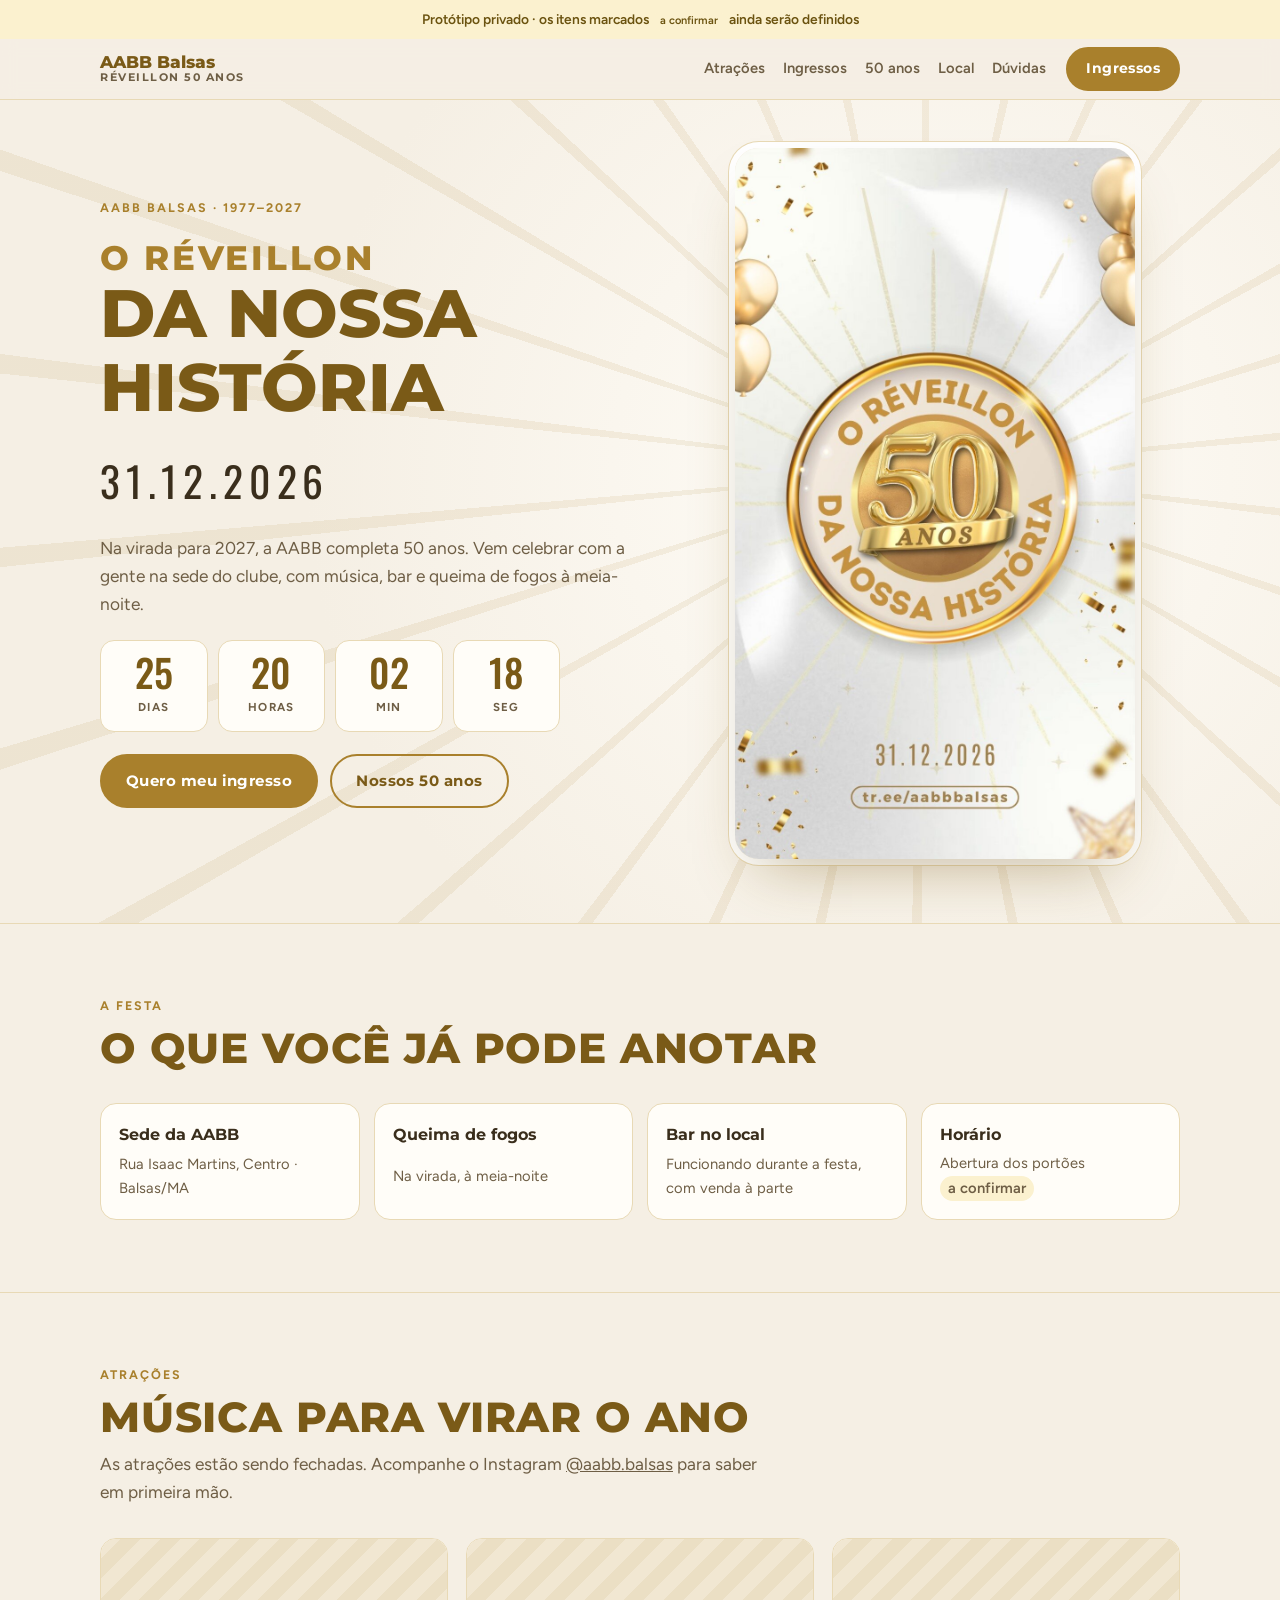
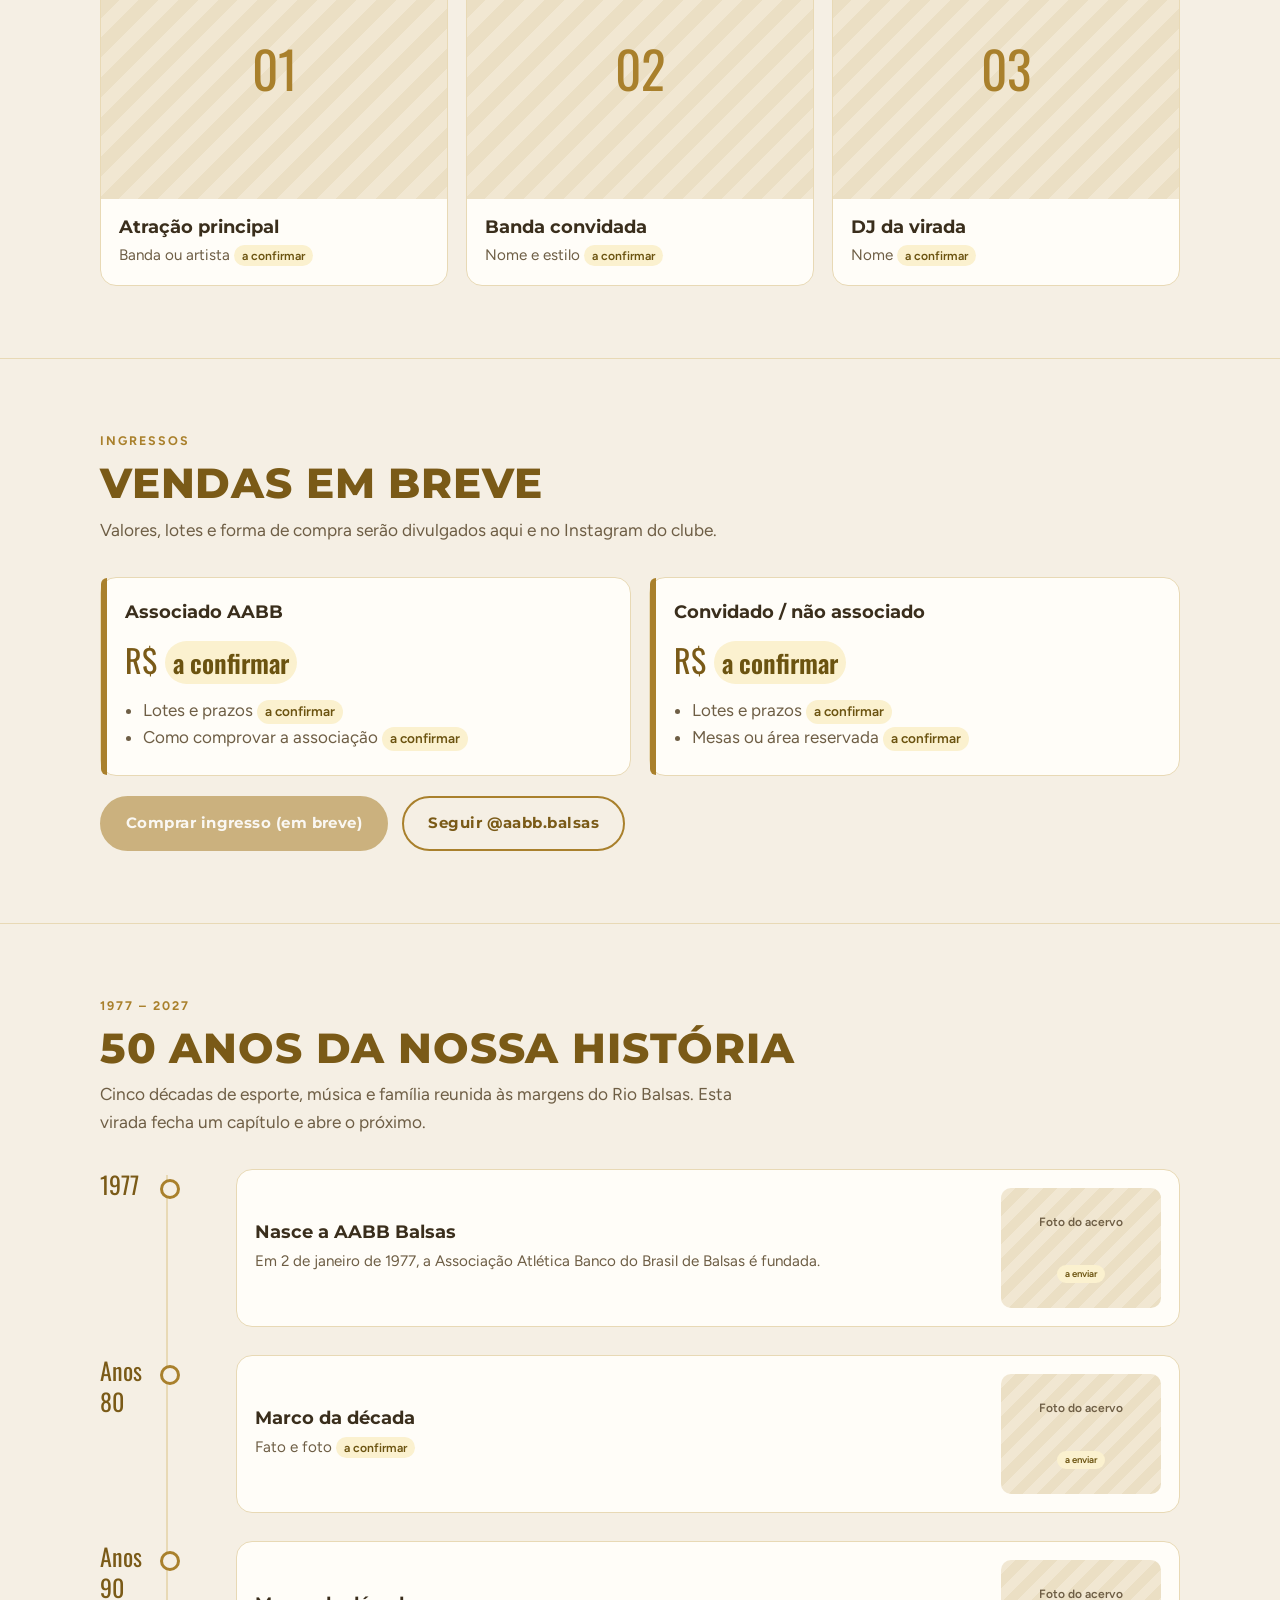
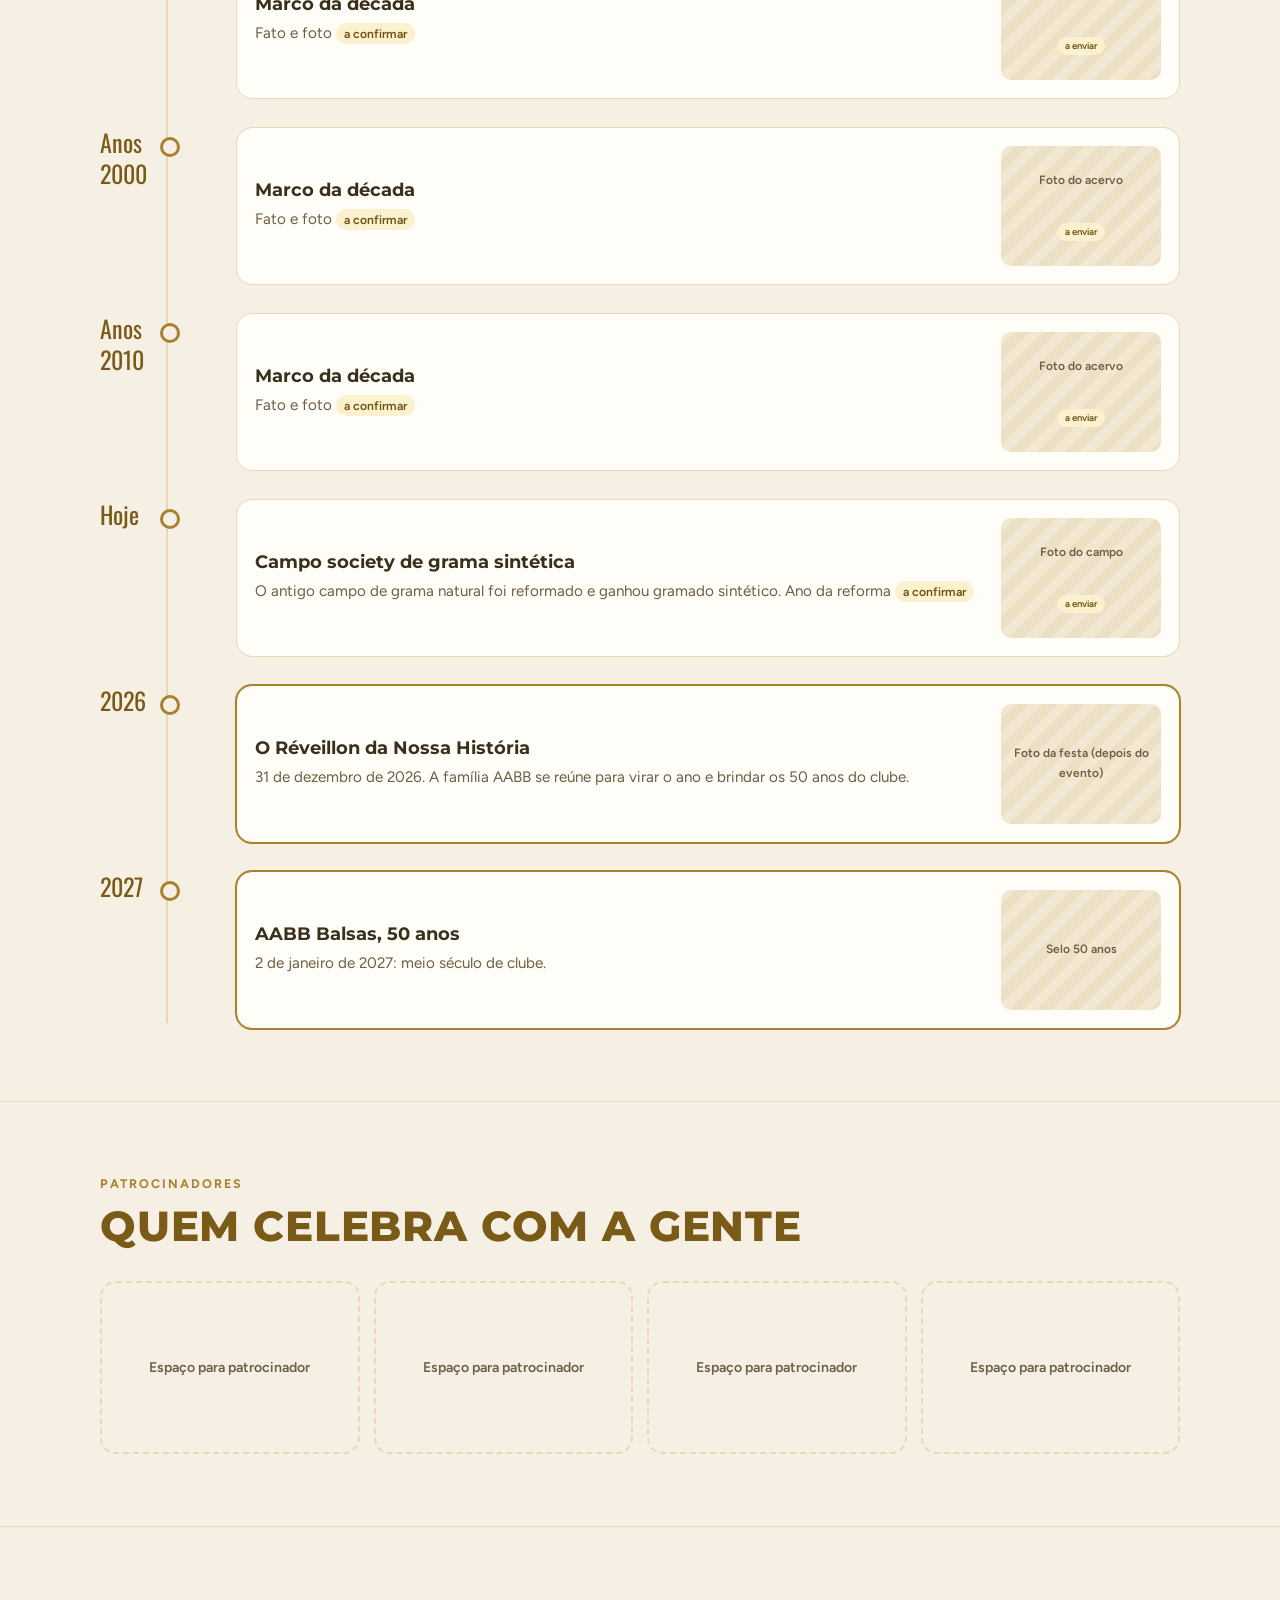
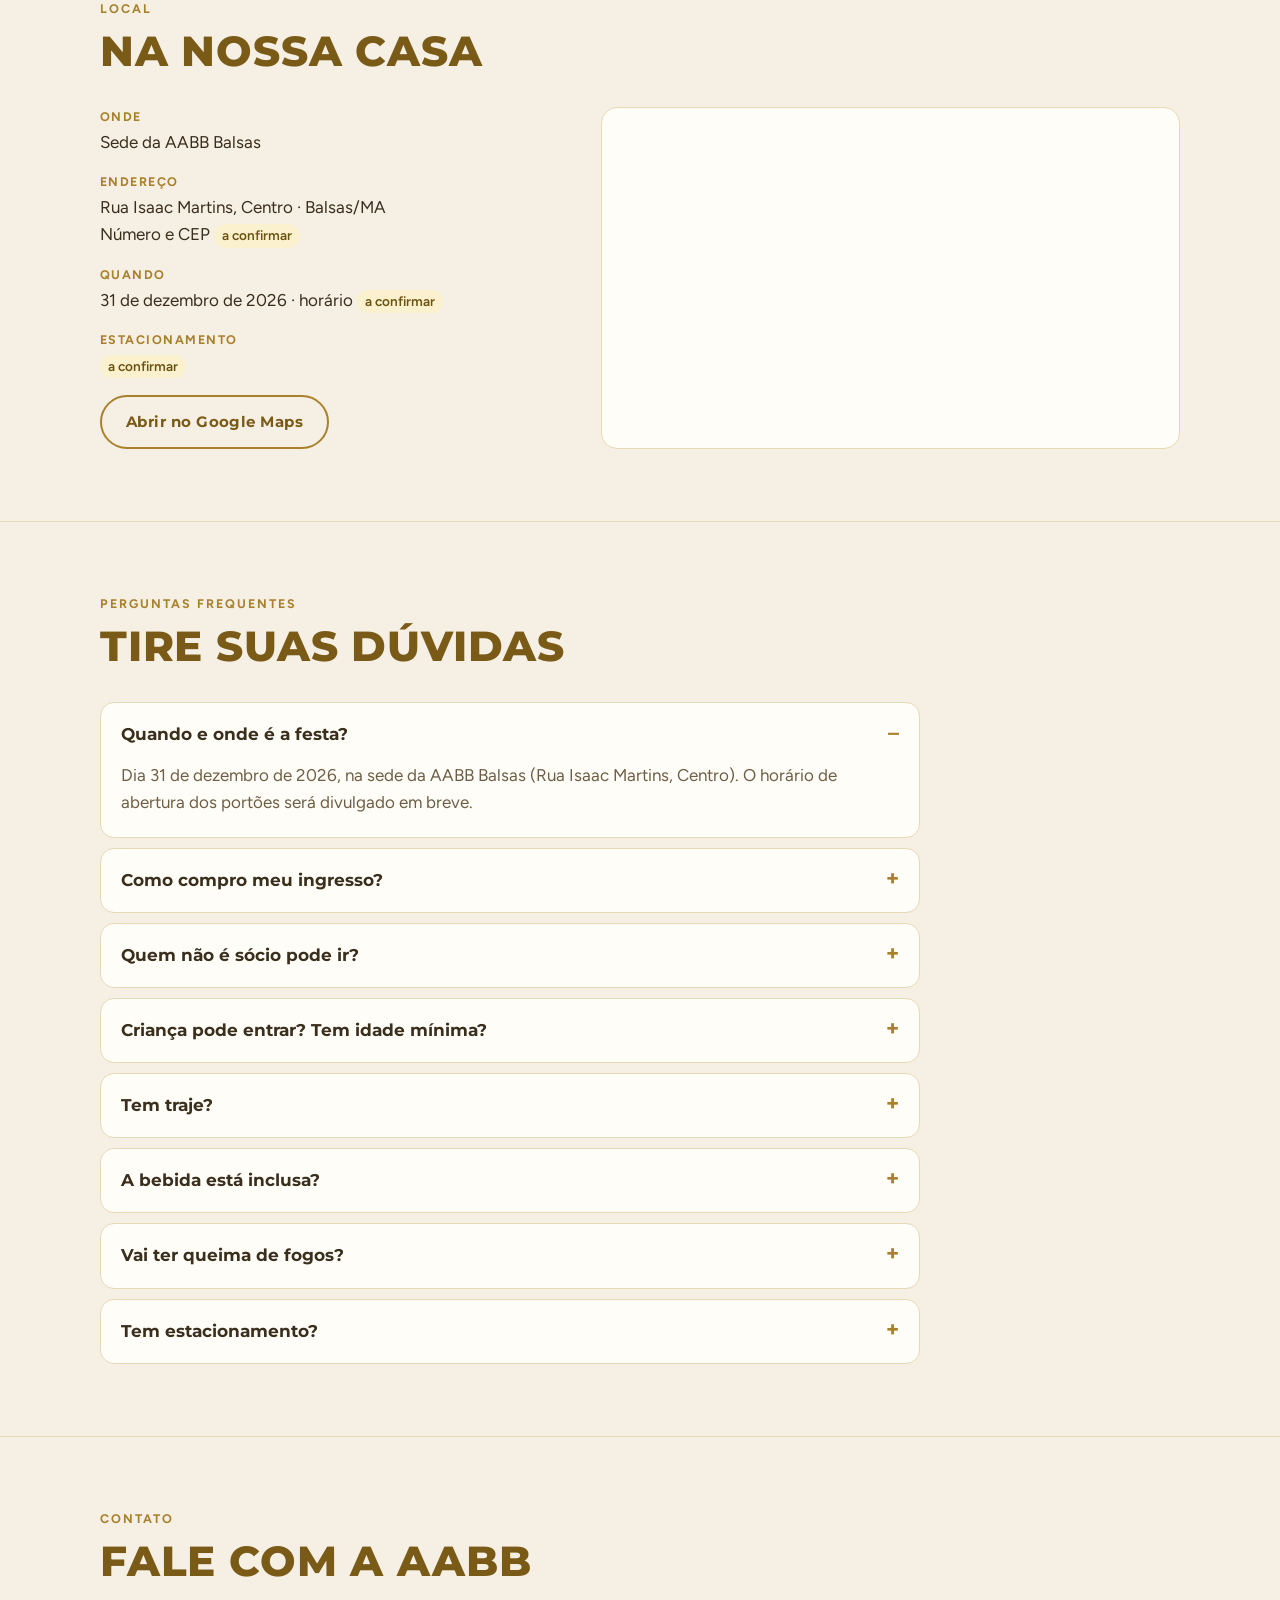
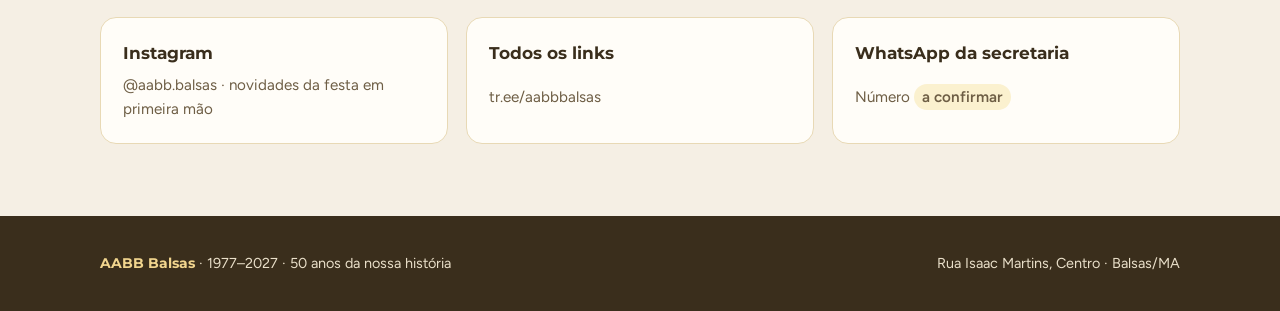
==== index.html @ 14b0e03e "Hotsite do Réveillon AABB 50 anos: protótipo v1 Co-Authored-By: Claude Opus 5.5 <noreply@anthropic.c" ====
<!DOCTYPE html>
<html lang="pt-BR">
<head>
<meta charset="utf-8">
<meta name="viewport" content="width=device-width, initial-scale=1">
<title>Réveillon AABB 50 Anos</title>
<meta name="description" content="O Réveillon da Nossa História: a virada de 2026 para 2027 na sede da AABB Balsas, celebrando os 50 anos do clube.">
<meta property="og:title" content="O Réveillon da Nossa História · AABB Balsas 50 anos">
<meta property="og:description" content="31.12.2026 na sede da AABB Balsas. Música, bar e queima de fogos na virada para os 50 anos do clube.">
<meta property="og:image" content="assets/arte-reveillon.jpg">
<meta name="theme-color" content="#F5EFE4">
<link rel="preconnect" href="https://fonts.googleapis.com">
<link rel="preconnect" href="https://fonts.gstatic.com" crossorigin>
<link rel="stylesheet" href="https://fonts.googleapis.com/css2?family=Montserrat:wght@600;700;800&family=Oswald:wght@400;500&family=Figtree:wght@400;500;600;700&display=swap">
<style>
/* Layout: segue a arte oficial do evento. Papel champanhe, dourado como cor de destaque,
   raios dourados ao fundo da abertura. Tema único (claro), como a arte. */
:root {
  --paper: #F5EFE4;        /* fundo champanhe da arte */
  --surface: #FFFDF8;      /* cartões */
  --ink: #3A2E1C;          /* texto principal, marrom bem escuro */
  --muted: #6E5E45;        /* texto secundário */
  --gold: #A9802C;         /* dourado do selo, usado em títulos e botões */
  --gold-deep: #7A5A17;    /* dourado escuro, para texto sobre claro e hover */
  --gold-soft: #E8D9B5;    /* linhas e bordas */
  --pend-bg: #FBF1CF;      /* marcação de informação a confirmar */
  --pend-fg: #6B5310;
  --font-display: "Montserrat", "Segoe UI", system-ui, sans-serif;
  --font-num: "Oswald", "Arial Narrow", "Roboto Condensed", sans-serif;
  --font-body: "Figtree", "Segoe UI", system-ui, -apple-system, sans-serif;
  --radius: 16px;
  --wrap: 1120px;
  color-scheme: light;
}

* { box-sizing: border-box; }
html { scroll-behavior: smooth; }
@media (prefers-reduced-motion: reduce) { html { scroll-behavior: auto; } }
body {
  margin: 0; background: var(--paper); color: var(--ink);
  font-family: var(--font-body); font-size: 17px; line-height: 1.6;
}
img { max-width: 100%; height: auto; display: block; }
a { color: inherit; }
:focus-visible { outline: 3px solid var(--gold); outline-offset: 3px; border-radius: 6px; }
h1, h2, h3 { font-family: var(--font-display); line-height: 1.1; text-wrap: balance; margin: 0; }
h2 { font-size: clamp(1.8rem, 4.2vw, 2.6rem); font-weight: 800; color: var(--gold-deep); text-transform: uppercase; letter-spacing: .02em; }
h3 { font-size: 1.15rem; font-weight: 700; }
p { margin: 0; }
.wrap { max-width: var(--wrap); margin-inline: auto; padding-inline: 20px; }
.eyebrow { font-size: .78rem; font-weight: 700; letter-spacing: .16em; text-transform: uppercase; color: var(--gold); }
.lead { font-size: 1.08rem; color: var(--muted); max-width: 62ch; }
.head { display: grid; gap: 10px; margin-bottom: 32px; }
section { padding-block: 72px; }
section + section { border-top: 1px solid var(--gold-soft); }

/* Marcação de pendência (só no protótipo) */
.pend {
  display: inline-block; background: var(--pend-bg); color: var(--pend-fg);
  font-size: .8em; font-weight: 600; padding: 1px 8px; border-radius: 999px; white-space: nowrap;
}
.proto {
  background: var(--pend-bg); color: var(--pend-fg); font-size: .86rem; font-weight: 600;
  text-align: center; padding: 8px 20px;
}

/* Botões */
.btn {
  display: inline-flex; align-items: center; justify-content: center; gap: 8px;
  font-family: var(--font-display); font-weight: 700; font-size: .95rem; letter-spacing: .03em;
  text-decoration: none; padding: 13px 24px; border-radius: 999px; border: 2px solid var(--gold);
  background: var(--gold); color: #fff; transition: background .2s, border-color .2s;
}
.btn:hover { background: var(--gold-deep); border-color: var(--gold-deep); }
.btn.ghost { background: transparent; color: var(--gold-deep); }
.btn.ghost:hover { background: var(--surface); }
.btn[aria-disabled="true"] { opacity: .55; cursor: not-allowed; }

/* Cabeçalho */
.top {
  position: sticky; top: 0; z-index: 10; background: rgba(245, 239, 228, .94);
  backdrop-filter: blur(8px); border-bottom: 1px solid var(--gold-soft);
}
.top .wrap { display: flex; align-items: center; gap: 20px; min-height: 60px; }
.brand { font-family: var(--font-display); font-weight: 800; text-decoration: none; color: var(--gold-deep); line-height: 1.1; }
.brand small { display: block; font-size: .68rem; letter-spacing: .14em; font-weight: 700; color: var(--muted); }
.top nav { display: flex; gap: 18px; margin-left: auto; font-size: .92rem; font-weight: 600; }
.top nav a { text-decoration: none; color: var(--muted); }
.top nav a:hover { color: var(--gold-deep); }
.top .btn { padding: 9px 18px; font-size: .85rem; }
@media (max-width: 860px) { .top nav { display: none; } .top .btn { margin-left: auto; } }

/* Abertura */
.hero {
  position: relative; overflow: hidden; padding-block: 48px 64px;
  background:
    repeating-conic-gradient(from 0deg at 72% 45%, rgba(169,128,44,.10) 0deg 1.2deg, transparent 1.2deg 12deg),
    radial-gradient(circle at 72% 45%, #FFFDF8 0%, var(--paper) 60%);
}
.hero .wrap { display: grid; grid-template-columns: 1.05fr .95fr; gap: 48px; align-items: center; }
.hero-text { display: grid; gap: 22px; }
.hero h1 { font-size: clamp(2.4rem, 6vw, 4.2rem); font-weight: 800; color: var(--gold-deep); text-transform: uppercase; }
.hero h1 span { display: block; font-size: .5em; letter-spacing: .08em; color: var(--gold); }
.date { font-family: var(--font-num); font-size: clamp(1.8rem, 4vw, 2.6rem); letter-spacing: .14em; color: var(--ink); }
.hero .actions { display: flex; flex-wrap: wrap; gap: 12px; }
.art {
  justify-self: center; width: min(100%, 400px); border-radius: 24px; overflow: hidden;
  box-shadow: 0 30px 60px -25px rgba(122, 90, 23, .45), 0 0 0 6px #fff, 0 0 0 7px var(--gold-soft);
}
@media (max-width: 860px) {
  .hero { padding-top: 28px; }
  .hero .wrap { grid-template-columns: 1fr; gap: 32px; }
  .art { order: -1; width: min(100%, 320px); }
}

/* Contagem regressiva */
.countdown { display: grid; grid-template-columns: repeat(4, 1fr); gap: 10px; max-width: 460px; }
.countdown div {
  background: var(--surface); border: 1px solid var(--gold-soft); border-radius: 14px;
  padding: 12px 6px; text-align: center;
}
.countdown b { display: block; font-family: var(--font-num); font-weight: 500; font-size: clamp(1.8rem, 5vw, 2.4rem); line-height: 1; color: var(--gold-deep); font-variant-numeric: tabular-nums; }
.countdown span { font-size: .72rem; font-weight: 700; letter-spacing: .12em; text-transform: uppercase; color: var(--muted); }
.countdown-done { font-family: var(--font-display); font-weight: 800; font-size: 1.4rem; color: var(--gold-deep); }

/* Destaques confirmados */
.facts { display: grid; grid-template-columns: repeat(4, 1fr); gap: 14px; }
.fact { background: var(--surface); border: 1px solid var(--gold-soft); border-radius: var(--radius); padding: 18px; display: grid; gap: 4px; }
.fact b { font-family: var(--font-display); font-size: 1rem; }
.fact span { font-size: .92rem; color: var(--muted); }
@media (max-width: 860px) { .facts { grid-template-columns: 1fr 1fr; } }
@media (max-width: 420px) { .facts { grid-template-columns: 1fr; } }

/* Atrações */
.lineup { display: grid; grid-template-columns: repeat(3, 1fr); gap: 18px; }
.act { background: var(--surface); border: 1px solid var(--gold-soft); border-radius: var(--radius); overflow: hidden; display: grid; }
.act .photo {
  aspect-ratio: 4 / 3; display: grid; place-items: center; color: var(--gold);
  font-family: var(--font-num); font-size: 3.2rem;
  background: repeating-linear-gradient(135deg, #F1E7D2 0 14px, #EBDFC4 14px 28px);
}
.act .body { padding: 18px; display: grid; gap: 6px; }
.act .body p { color: var(--muted); font-size: .95rem; }
@media (max-width: 860px) { .lineup { grid-template-columns: 1fr; } .act { grid-template-columns: 140px 1fr; } .act .photo { aspect-ratio: auto; font-size: 2.4rem; } }

/* Ingressos */
.tickets { display: grid; grid-template-columns: 1fr 1fr; gap: 18px; }
.ticket {
  background: var(--surface); border: 1px solid var(--gold-soft); border-radius: var(--radius);
  padding: 24px; display: grid; gap: 12px; align-content: start; position: relative;
}
.ticket::before { content: ""; position: absolute; inset: 0 auto 0 0; width: 6px; background: var(--gold); border-radius: var(--radius) 0 0 var(--radius); }
.ticket .price { font-family: var(--font-num); font-size: 2rem; color: var(--gold-deep); }
.ticket ul { margin: 0; padding-left: 18px; color: var(--muted); }
.ticket-note { margin-top: 20px; display: flex; flex-wrap: wrap; gap: 14px; align-items: center; }
@media (max-width: 700px) { .tickets { grid-template-columns: 1fr; } }

/* Linha do tempo */
.timeline { list-style: none; margin: 0; padding: 0; display: grid; gap: 28px; position: relative; }
.timeline::before { content: ""; position: absolute; left: 66px; top: 6px; bottom: 6px; width: 2px; background: var(--gold-soft); }
.timeline li { display: grid; grid-template-columns: 112px 1fr; gap: 24px; align-items: start; position: relative; }
.timeline li::after {
  content: ""; position: absolute; left: 60px; top: 10px; width: 14px; height: 14px; border-radius: 50%;
  background: var(--paper); border: 3px solid var(--gold);
}
.timeline .year { font-family: var(--font-num); font-size: 1.5rem; color: var(--gold-deep); text-align: left; line-height: 1.3; width: 52px; }
.timeline .card {
  background: var(--surface); border: 1px solid var(--gold-soft); border-radius: var(--radius);
  padding: 18px; display: grid; grid-template-columns: 1fr 160px; gap: 18px; align-items: center;
}
.timeline .card p { color: var(--muted); font-size: .95rem; }
.timeline .card .txt { display: grid; gap: 6px; }
.timeline .pic {
  aspect-ratio: 4 / 3; border-radius: 10px; display: grid; place-items: center; text-align: center;
  font-size: .75rem; font-weight: 600; color: var(--muted); padding: 8px;
  background: repeating-linear-gradient(135deg, #F1E7D2 0 10px, #EBDFC4 10px 20px);
}
.timeline li.big .card { border-color: var(--gold); box-shadow: 0 0 0 1px var(--gold); }
@media (max-width: 640px) {
  .timeline::before { left: 7px; }
  .timeline li { grid-template-columns: 1fr; gap: 8px; padding-left: 32px; }
  .timeline li::after { left: 1px; top: 8px; }
  .timeline .year { width: auto; }
  .timeline .card { grid-template-columns: 1fr; }
}

/* Patrocinadores */
.sponsors { display: grid; grid-template-columns: repeat(4, 1fr); gap: 14px; }
.slot {
  aspect-ratio: 3 / 2; border: 2px dashed var(--gold-soft); border-radius: var(--radius);
  display: grid; place-items: center; text-align: center; color: var(--muted); font-size: .88rem; font-weight: 600; padding: 10px;
}
@media (max-width: 700px) { .sponsors { grid-template-columns: 1fr 1fr; } }

/* Local */
.place { display: grid; grid-template-columns: .9fr 1.1fr; gap: 28px; align-items: stretch; }
.place dl { margin: 0; display: grid; gap: 16px; align-content: start; }
.place dt { font-size: .78rem; font-weight: 700; letter-spacing: .12em; text-transform: uppercase; color: var(--gold); }
.place dd { margin: 2px 0 0; }
.map {
  border-radius: var(--radius); overflow: hidden; border: 1px solid var(--gold-soft); min-height: 320px;
  background: var(--surface); position: relative;
}
.map iframe { position: absolute; inset: 0; width: 100%; height: 100%; border: 0; }
@media (max-width: 760px) { .place { grid-template-columns: 1fr; } }

/* Perguntas frequentes */
.faq { display: grid; gap: 10px; max-width: 820px; }
.faq details { background: var(--surface); border: 1px solid var(--gold-soft); border-radius: 14px; padding: 4px 20px; }
.faq summary {
  cursor: pointer; list-style: none; font-family: var(--font-display); font-weight: 700; padding: 14px 0;
  display: flex; justify-content: space-between; gap: 16px;
}
.faq summary::-webkit-details-marker { display: none; }
.faq summary::after { content: "+"; color: var(--gold); font-size: 1.4rem; line-height: 1; }
.faq details[open] summary::after { content: "–"; }
.faq details p { padding-bottom: 16px; color: var(--muted); }

/* Contato */
.contact { display: grid; grid-template-columns: repeat(3, 1fr); gap: 18px; }
.contact a.card, .contact div.card {
  background: var(--surface); border: 1px solid var(--gold-soft); border-radius: var(--radius);
  padding: 22px; text-decoration: none; display: grid; gap: 6px;
}
.contact a.card:hover { border-color: var(--gold); }
.contact b { font-family: var(--font-display); }
.contact span { color: var(--muted); font-size: .95rem; }
@media (max-width: 760px) { .contact { grid-template-columns: 1fr; } }

footer { background: var(--ink); color: #E9DFC9; padding-block: 36px; font-size: .9rem; }
footer .wrap { display: flex; flex-wrap: wrap; gap: 12px 28px; justify-content: space-between; align-items: center; }
footer b { font-family: var(--font-display); color: #F1D58E; }
</style>
</head>
<body>

<div class="proto">Protótipo privado · os itens marcados <span class="pend">a confirmar</span> ainda serão definidos</div>

<header class="top">
  <div class="wrap">
    <a class="brand" href="#inicio">AABB Balsas<small>RÉVEILLON 50 ANOS</small></a>
    <nav aria-label="Seções">
      <a href="#atracoes">Atrações</a>
      <a href="#ingressos">Ingressos</a>
      <a href="#historia">50 anos</a>
      <a href="#local">Local</a>
      <a href="#duvidas">Dúvidas</a>
    </nav>
    <a class="btn" href="#ingressos">Ingressos</a>
  </div>
</header>

<main>
  <!-- Abertura -->
  <section class="hero" id="inicio">
    <div class="wrap">
      <div class="hero-text">
        <p class="eyebrow">AABB Balsas · 1977–2027</p>
        <h1><span>O Réveillon</span>da Nossa História</h1>
        <p class="date">31.12.2026</p>
        <p class="lead">Na virada para 2027, a AABB completa 50 anos. Vem celebrar com a gente na sede do clube, com música, bar e queima de fogos à meia-noite.</p>
        <div class="countdown" id="countdown" aria-live="polite" aria-label="Contagem regressiva para a virada do ano">
          <div><b id="cd-d">--</b><span>dias</span></div>
          <div><b id="cd-h">--</b><span>horas</span></div>
          <div><b id="cd-m">--</b><span>min</span></div>
          <div><b id="cd-s">--</b><span>seg</span></div>
        </div>
        <div class="actions">
          <a class="btn" href="#ingressos">Quero meu ingresso</a>
          <a class="btn ghost" href="#historia">Nossos 50 anos</a>
        </div>
      </div>
      <img class="art" src="assets/arte-reveillon.jpg" width="900" height="1600"
           alt="Arte oficial: selo dourado com o texto O Réveillon da Nossa História, 50 anos, 31.12.2026, cercado de balões dourados e confetes.">
    </div>
  </section>

  <!-- O que já está confirmado -->
  <section aria-labelledby="t-festa">
    <div class="wrap">
      <div class="head">
        <p class="eyebrow">A festa</p>
        <h2 id="t-festa">O que você já pode anotar</h2>
      </div>
      <div class="facts">
        <div class="fact"><b>Sede da AABB</b><span>Rua Isaac Martins, Centro · Balsas/MA</span></div>
        <div class="fact"><b>Queima de fogos</b><span>Na virada, à meia-noite</span></div>
        <div class="fact"><b>Bar no local</b><span>Funcionando durante a festa, com venda à parte</span></div>
        <div class="fact"><b>Horário</b><span>Abertura dos portões <span class="pend">a confirmar</span></span></div>
      </div>
    </div>
  </section>

  <!-- Atrações -->
  <section id="atracoes" aria-labelledby="t-atracoes">
    <div class="wrap">
      <div class="head">
        <p class="eyebrow">Atrações</p>
        <h2 id="t-atracoes">Música para virar o ano</h2>
        <p class="lead">As atrações estão sendo fechadas. Acompanhe o Instagram <a href="https://www.instagram.com/aabb.balsas" target="_blank" rel="noopener">@aabb.balsas</a> para saber em primeira mão.</p>
      </div>
      <div class="lineup">
        <article class="act">
          <div class="photo" aria-hidden="true">01</div>
          <div class="body"><h3>Atração principal</h3><p>Banda ou artista <span class="pend">a confirmar</span></p></div>
        </article>
        <article class="act">
          <div class="photo" aria-hidden="true">02</div>
          <div class="body"><h3>Banda convidada</h3><p>Nome e estilo <span class="pend">a confirmar</span></p></div>
        </article>
        <article class="act">
          <div class="photo" aria-hidden="true">03</div>
          <div class="body"><h3>DJ da virada</h3><p>Nome <span class="pend">a confirmar</span></p></div>
        </article>
      </div>
    </div>
  </section>

  <!-- Ingressos -->
  <section id="ingressos" aria-labelledby="t-ingressos">
    <div class="wrap">
      <div class="head">
        <p class="eyebrow">Ingressos</p>
        <h2 id="t-ingressos">Vendas em breve</h2>
        <p class="lead">Valores, lotes e forma de compra serão divulgados aqui e no Instagram do clube.</p>
      </div>
      <div class="tickets">
        <div class="ticket">
          <h3>Associado AABB</h3>
          <p class="price">R$ <span class="pend">a confirmar</span></p>
          <ul>
            <li>Lotes e prazos <span class="pend">a confirmar</span></li>
            <li>Como comprovar a associação <span class="pend">a confirmar</span></li>
          </ul>
        </div>
        <div class="ticket">
          <h3>Convidado / não associado</h3>
          <p class="price">R$ <span class="pend">a confirmar</span></p>
          <ul>
            <li>Lotes e prazos <span class="pend">a confirmar</span></li>
            <li>Mesas ou área reservada <span class="pend">a confirmar</span></li>
          </ul>
        </div>
      </div>
      <div class="ticket-note">
        <a class="btn" aria-disabled="true" href="#ingressos" title="Link de venda ainda não definido">Comprar ingresso (em breve)</a>
        <a class="btn ghost" href="https://www.instagram.com/aabb.balsas" target="_blank" rel="noopener">Seguir @aabb.balsas</a>
      </div>
    </div>
  </section>

  <!-- Linha do tempo -->
  <section id="historia" aria-labelledby="t-historia">
    <div class="wrap">
      <div class="head">
        <p class="eyebrow">1977 – 2027</p>
        <h2 id="t-historia">50 anos da nossa história</h2>
        <p class="lead">Cinco décadas de esporte, música e família reunida às margens do Rio Balsas. Esta virada fecha um capítulo e abre o próximo.</p>
      </div>
      <ol class="timeline">
        <li>
          <div class="year">1977</div>
          <div class="card">
            <div class="txt"><h3>Nasce a AABB Balsas</h3><p>Em 2 de janeiro de 1977, a Associação Atlética Banco do Brasil de Balsas é fundada.</p></div>
            <div class="pic">Foto do acervo <span class="pend">a enviar</span></div>
          </div>
        </li>
        <li>
          <div class="year">Anos 80</div>
          <div class="card">
            <div class="txt"><h3>Marco da década</h3><p>Fato e foto <span class="pend">a confirmar</span></p></div>
            <div class="pic">Foto do acervo <span class="pend">a enviar</span></div>
          </div>
        </li>
        <li>
          <div class="year">Anos 90</div>
          <div class="card">
            <div class="txt"><h3>Marco da década</h3><p>Fato e foto <span class="pend">a confirmar</span></p></div>
            <div class="pic">Foto do acervo <span class="pend">a enviar</span></div>
          </div>
        </li>
        <li>
          <div class="year">Anos 2000</div>
          <div class="card">
            <div class="txt"><h3>Marco da década</h3><p>Fato e foto <span class="pend">a confirmar</span></p></div>
            <div class="pic">Foto do acervo <span class="pend">a enviar</span></div>
          </div>
        </li>
        <li>
          <div class="year">Anos 2010</div>
          <div class="card">
            <div class="txt"><h3>Marco da década</h3><p>Fato e foto <span class="pend">a confirmar</span></p></div>
            <div class="pic">Foto do acervo <span class="pend">a enviar</span></div>
          </div>
        </li>
        <li>
          <div class="year">Hoje</div>
          <div class="card">
            <div class="txt"><h3>Campo society de grama sintética</h3><p>O antigo campo de grama natural foi reformado e ganhou gramado sintético. Ano da reforma <span class="pend">a confirmar</span></p></div>
            <div class="pic">Foto do campo <span class="pend">a enviar</span></div>
          </div>
        </li>
        <li class="big">
          <div class="year">2026</div>
          <div class="card">
            <div class="txt"><h3>O Réveillon da Nossa História</h3><p>31 de dezembro de 2026. A família AABB se reúne para virar o ano e brindar os 50 anos do clube.</p></div>
            <div class="pic">Foto da festa (depois do evento)</div>
          </div>
        </li>
        <li class="big">
          <div class="year">2027</div>
          <div class="card">
            <div class="txt"><h3>AABB Balsas, 50 anos</h3><p>2 de janeiro de 2027: meio século de clube.</p></div>
            <div class="pic">Selo 50 anos</div>
          </div>
        </li>
      </ol>
    </div>
  </section>

  <!-- Patrocinadores -->
  <section id="patrocinadores" aria-labelledby="t-patro">
    <div class="wrap">
      <div class="head">
        <p class="eyebrow">Patrocinadores</p>
        <h2 id="t-patro">Quem celebra com a gente</h2>
      </div>
      <div class="sponsors">
        <div class="slot">Espaço para patrocinador</div>
        <div class="slot">Espaço para patrocinador</div>
        <div class="slot">Espaço para patrocinador</div>
        <div class="slot">Espaço para patrocinador</div>
      </div>
    </div>
  </section>

  <!-- Local -->
  <section id="local" aria-labelledby="t-local">
    <div class="wrap">
      <div class="head">
        <p class="eyebrow">Local</p>
        <h2 id="t-local">Na nossa casa</h2>
      </div>
      <div class="place">
        <dl>
          <div><dt>Onde</dt><dd>Sede da AABB Balsas</dd></div>
          <div><dt>Endereço</dt><dd>Rua Isaac Martins, Centro · Balsas/MA<br>Número e CEP <span class="pend">a confirmar</span></dd></div>
          <div><dt>Quando</dt><dd>31 de dezembro de 2026 · horário <span class="pend">a confirmar</span></dd></div>
          <div><dt>Estacionamento</dt><dd><span class="pend">a confirmar</span></dd></div>
          <div><a class="btn ghost" href="https://www.google.com/maps/search/?api=1&amp;query=AABB+Balsas+Rua+Isaac+Martins+Balsas+MA" target="_blank" rel="noopener">Abrir no Google Maps</a></div>
        </dl>
        <div class="map">
          <iframe title="Mapa da sede da AABB Balsas" loading="lazy" referrerpolicy="no-referrer-when-downgrade"
                  src="https://www.google.com/maps?q=AABB+Balsas,+Rua+Isaac+Martins,+Balsas+-+MA&amp;output=embed"></iframe>
        </div>
      </div>
    </div>
  </section>

  <!-- Perguntas frequentes -->
  <section id="duvidas" aria-labelledby="t-faq">
    <div class="wrap">
      <div class="head">
        <p class="eyebrow">Perguntas frequentes</p>
        <h2 id="t-faq">Tire suas dúvidas</h2>
      </div>
      <div class="faq">
        <details open><summary>Quando e onde é a festa?</summary><p>Dia 31 de dezembro de 2026, na sede da AABB Balsas (Rua Isaac Martins, Centro). O horário de abertura dos portões será divulgado em breve.</p></details>
        <details><summary>Como compro meu ingresso?</summary><p>As vendas ainda não começaram. Valores, lotes e o link de compra serão publicados aqui e no Instagram @aabb.balsas.</p></details>
        <details><summary>Quem não é sócio pode ir?</summary><p>As regras de venda para convidados e não associados serão divulgadas junto com os ingressos. <span class="pend">a confirmar</span></p></details>
        <details><summary>Criança pode entrar? Tem idade mínima?</summary><p>Ainda estamos definindo. <span class="pend">a confirmar</span></p></details>
        <details><summary>Tem traje?</summary><p>Ainda não há traje oficial. Pela tradição do Réveillon, a sugestão é vir de branco. <span class="pend">a confirmar</span></p></details>
        <details><summary>A bebida está inclusa?</summary><p>Não. O bar do clube funciona normalmente durante a festa, com venda à parte.</p></details>
        <details><summary>Vai ter queima de fogos?</summary><p>Sim! A queima de fogos acontece na virada, à meia-noite.</p></details>
        <details><summary>Tem estacionamento?</summary><p>Informação a ser divulgada. <span class="pend">a confirmar</span></p></details>
      </div>
    </div>
  </section>

  <!-- Contato -->
  <section id="contato" aria-labelledby="t-contato">
    <div class="wrap">
      <div class="head">
        <p class="eyebrow">Contato</p>
        <h2 id="t-contato">Fale com a AABB</h2>
      </div>
      <div class="contact">
        <a class="card" href="https://www.instagram.com/aabb.balsas" target="_blank" rel="noopener"><b>Instagram</b><span>@aabb.balsas · novidades da festa em primeira mão</span></a>
        <a class="card" href="https://tr.ee/aabbbalsas" target="_blank" rel="noopener"><b>Todos os links</b><span>tr.ee/aabbbalsas</span></a>
        <div class="card"><b>WhatsApp da secretaria</b><span>Número <span class="pend">a confirmar</span></span></div>
      </div>
    </div>
  </section>
</main>

<footer>
  <div class="wrap">
    <p><b>AABB Balsas</b> · 1977–2027 · 50 anos da nossa história</p>
    <p>Rua Isaac Martins, Centro · Balsas/MA</p>
  </div>
</footer>

<script>
// Contagem regressiva até 00:00 de 01/01/2027 no horário de Balsas/MA (UTC-3, sem horário de verão).
(function () {
  var alvo = Date.parse("2027-01-01T00:00:00-03:00");
  var box = document.getElementById("countdown");
  var el = { d: "cd-d", h: "cd-h", m: "cd-m", s: "cd-s" };
  for (var k in el) el[k] = document.getElementById(el[k]);
  function dois(n) { return n < 10 ? "0" + n : String(n); }
  function tick() {
    var falta = Math.floor((alvo - Date.now()) / 1000);
    if (falta <= 0) {
      box.outerHTML = '<p class="countdown-done">Feliz 2027! AABB Balsas, 50 anos.</p>';
      clearInterval(timer);
      return;
    }
    el.d.textContent = Math.floor(falta / 86400);
    el.h.textContent = dois(Math.floor(falta % 86400 / 3600));
    el.m.textContent = dois(Math.floor(falta % 3600 / 60));
    el.s.textContent = dois(falta % 60);
  }
  var timer = setInterval(tick, 1000);
  tick();
})();
</script>
</body>
</html>
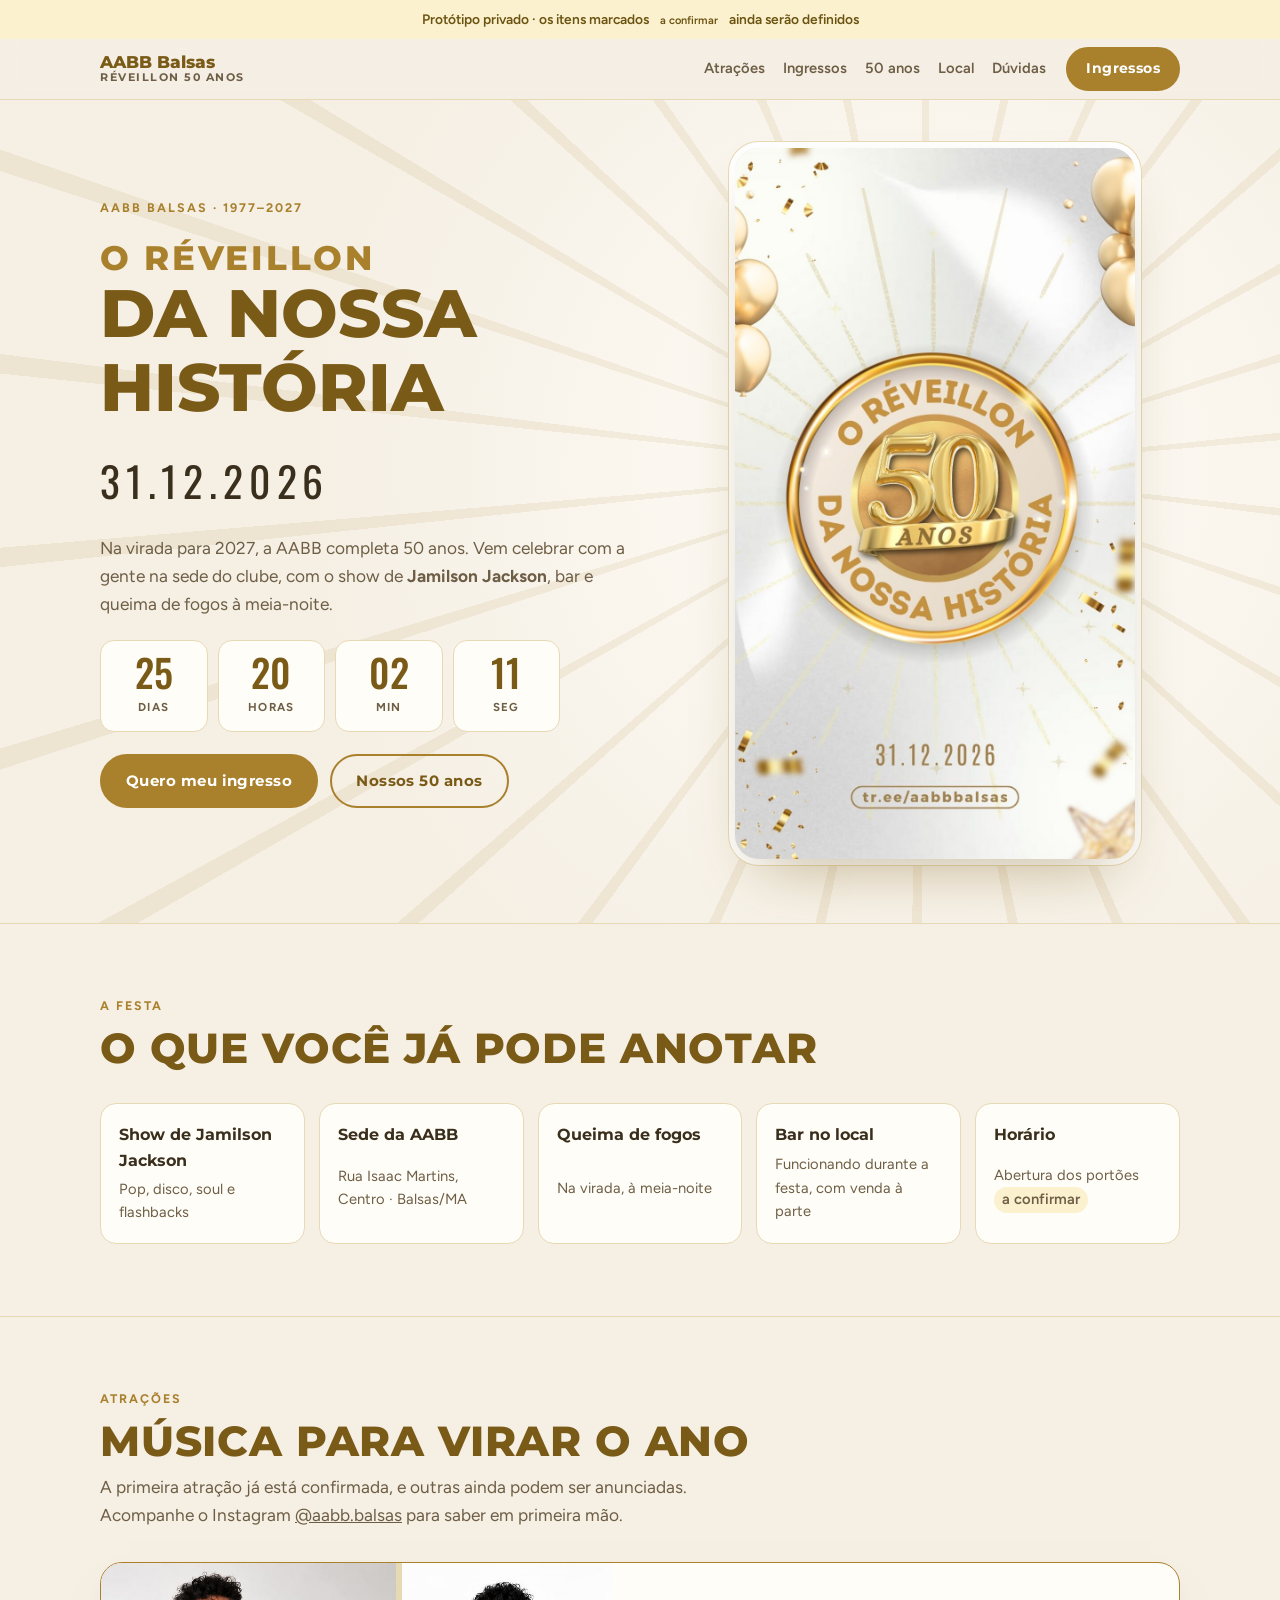
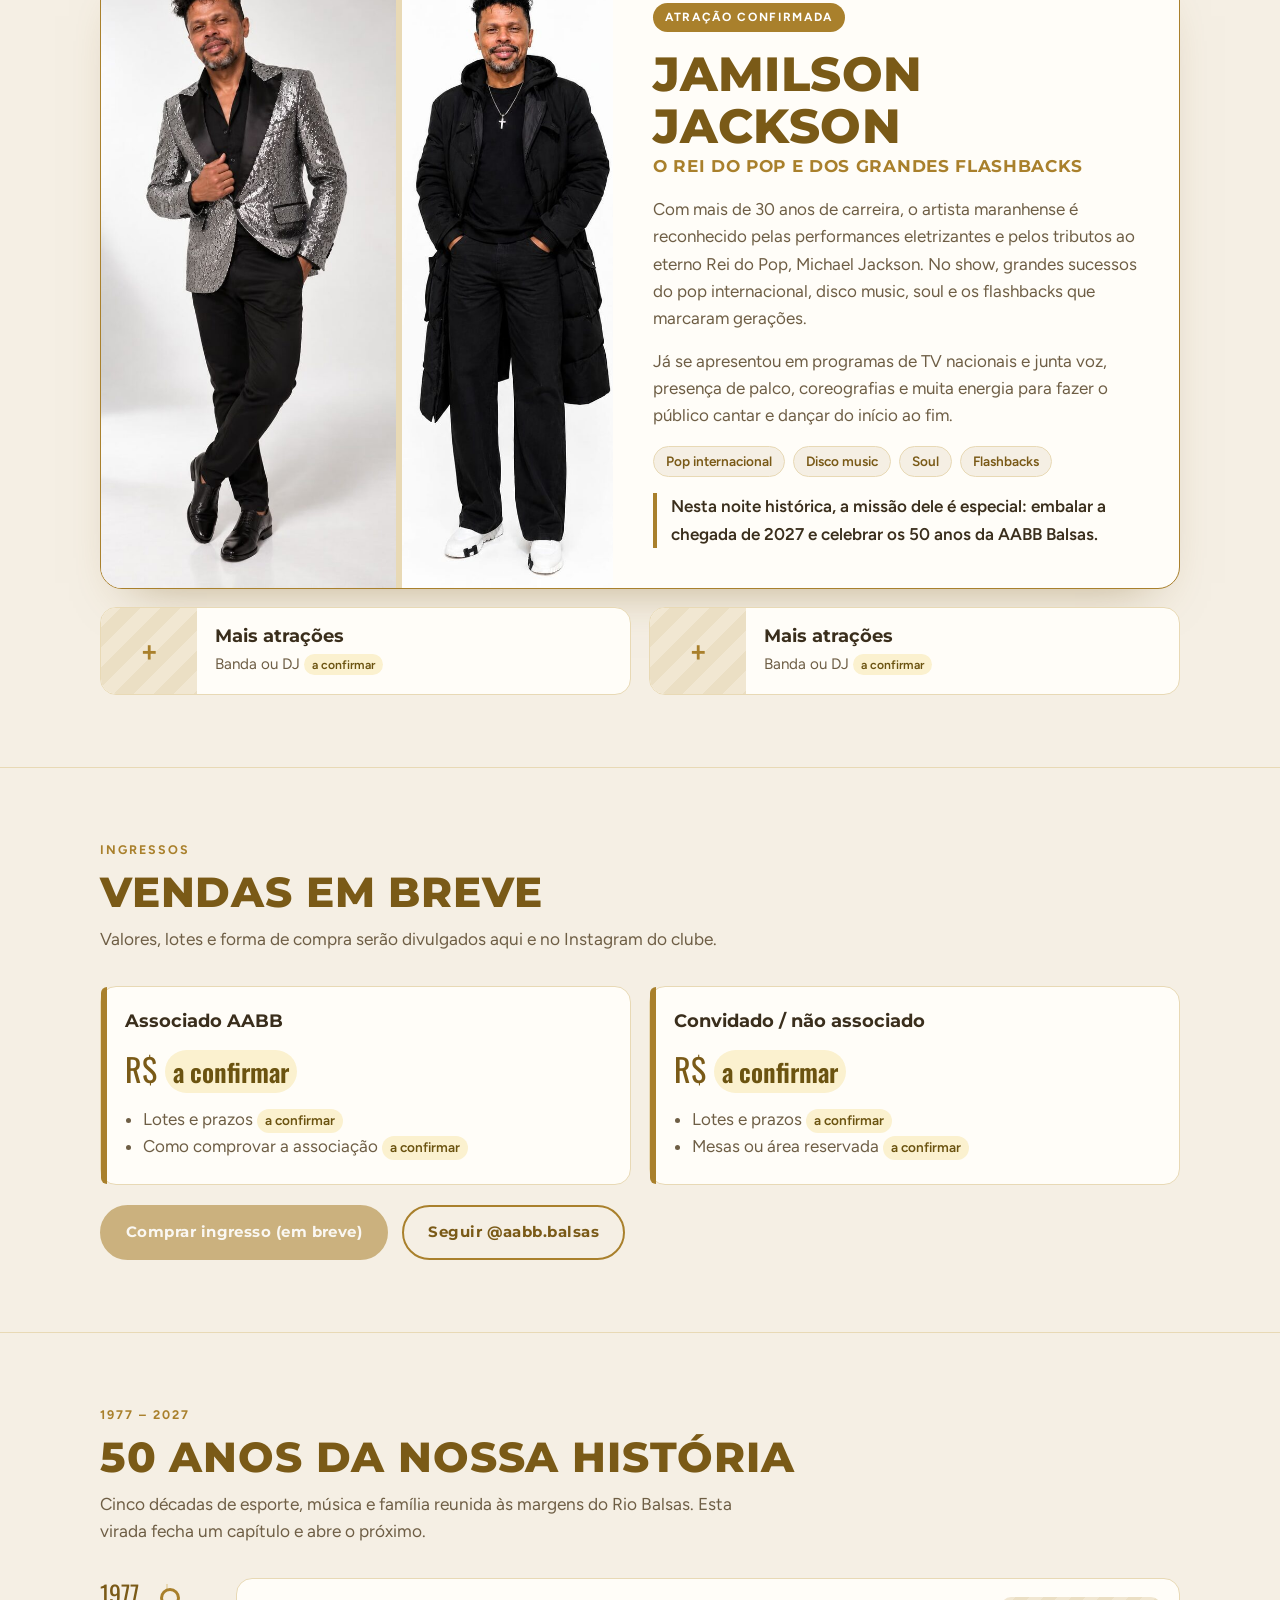
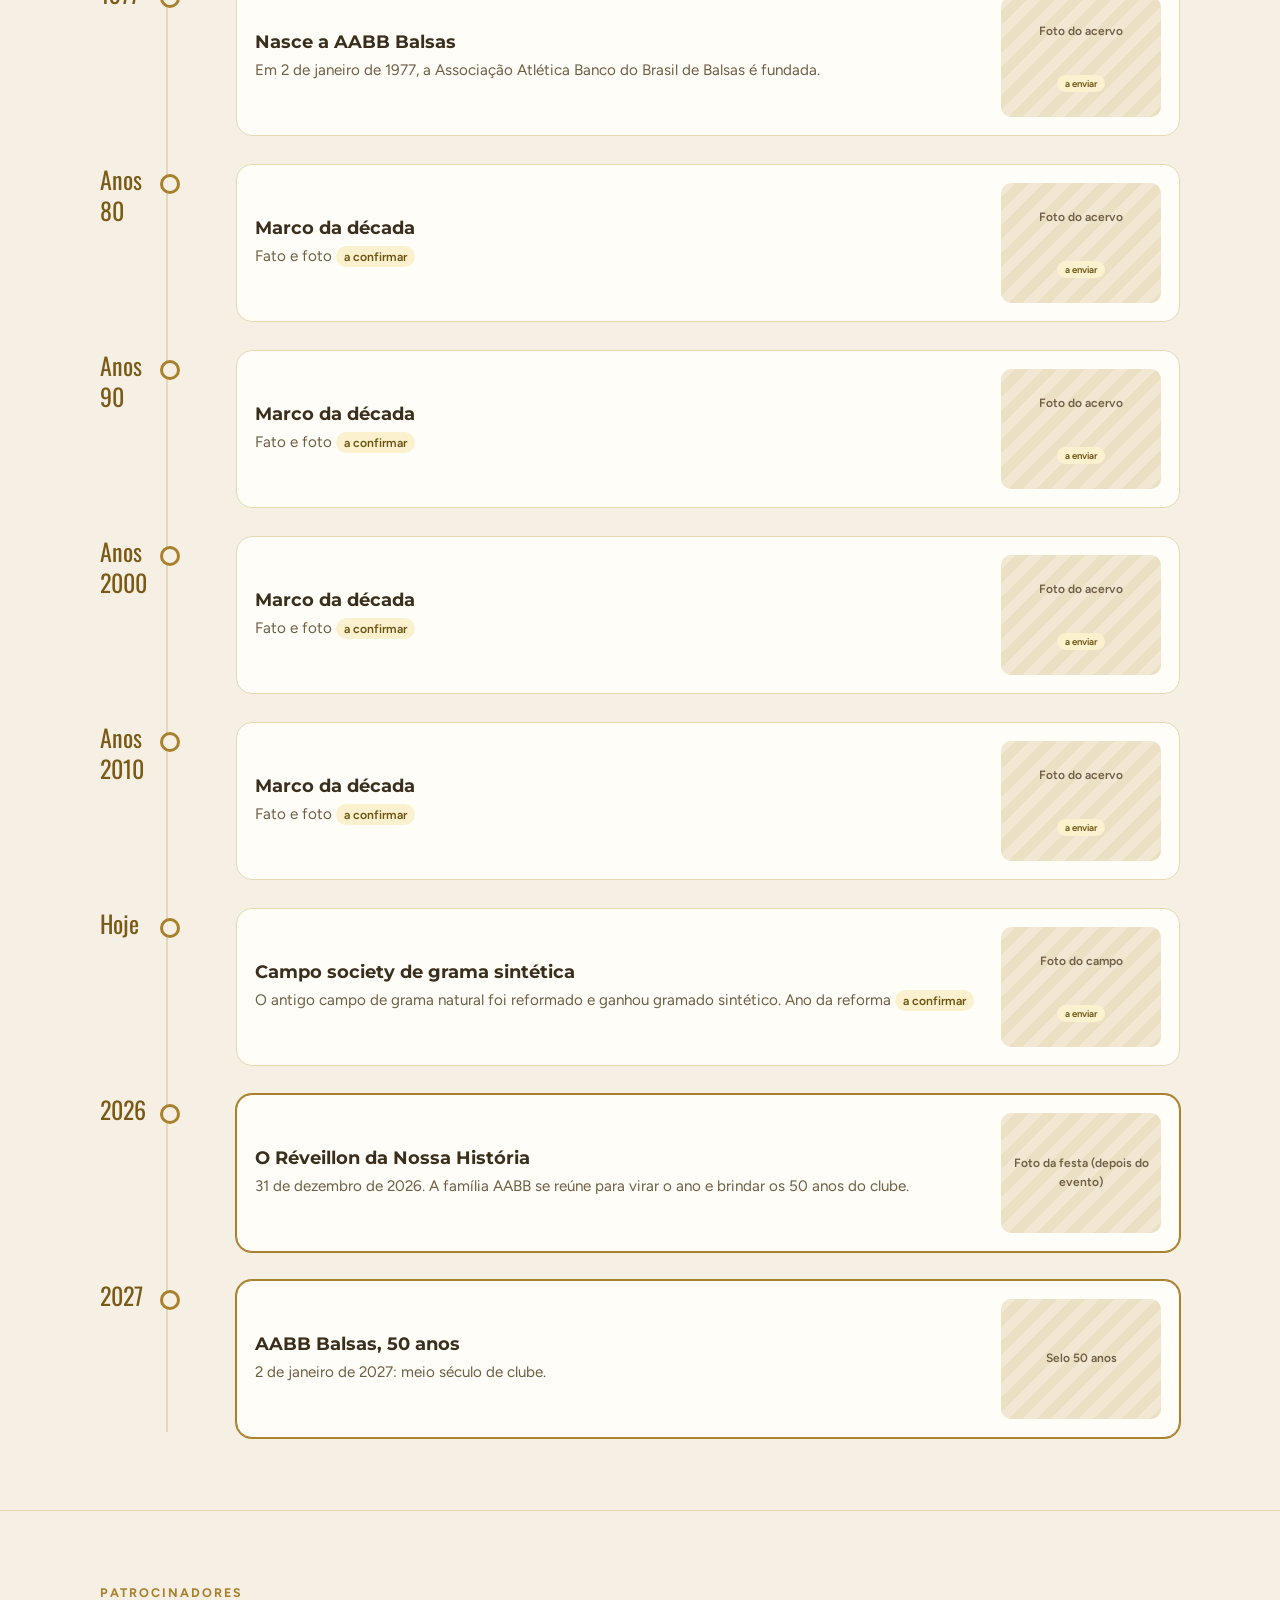
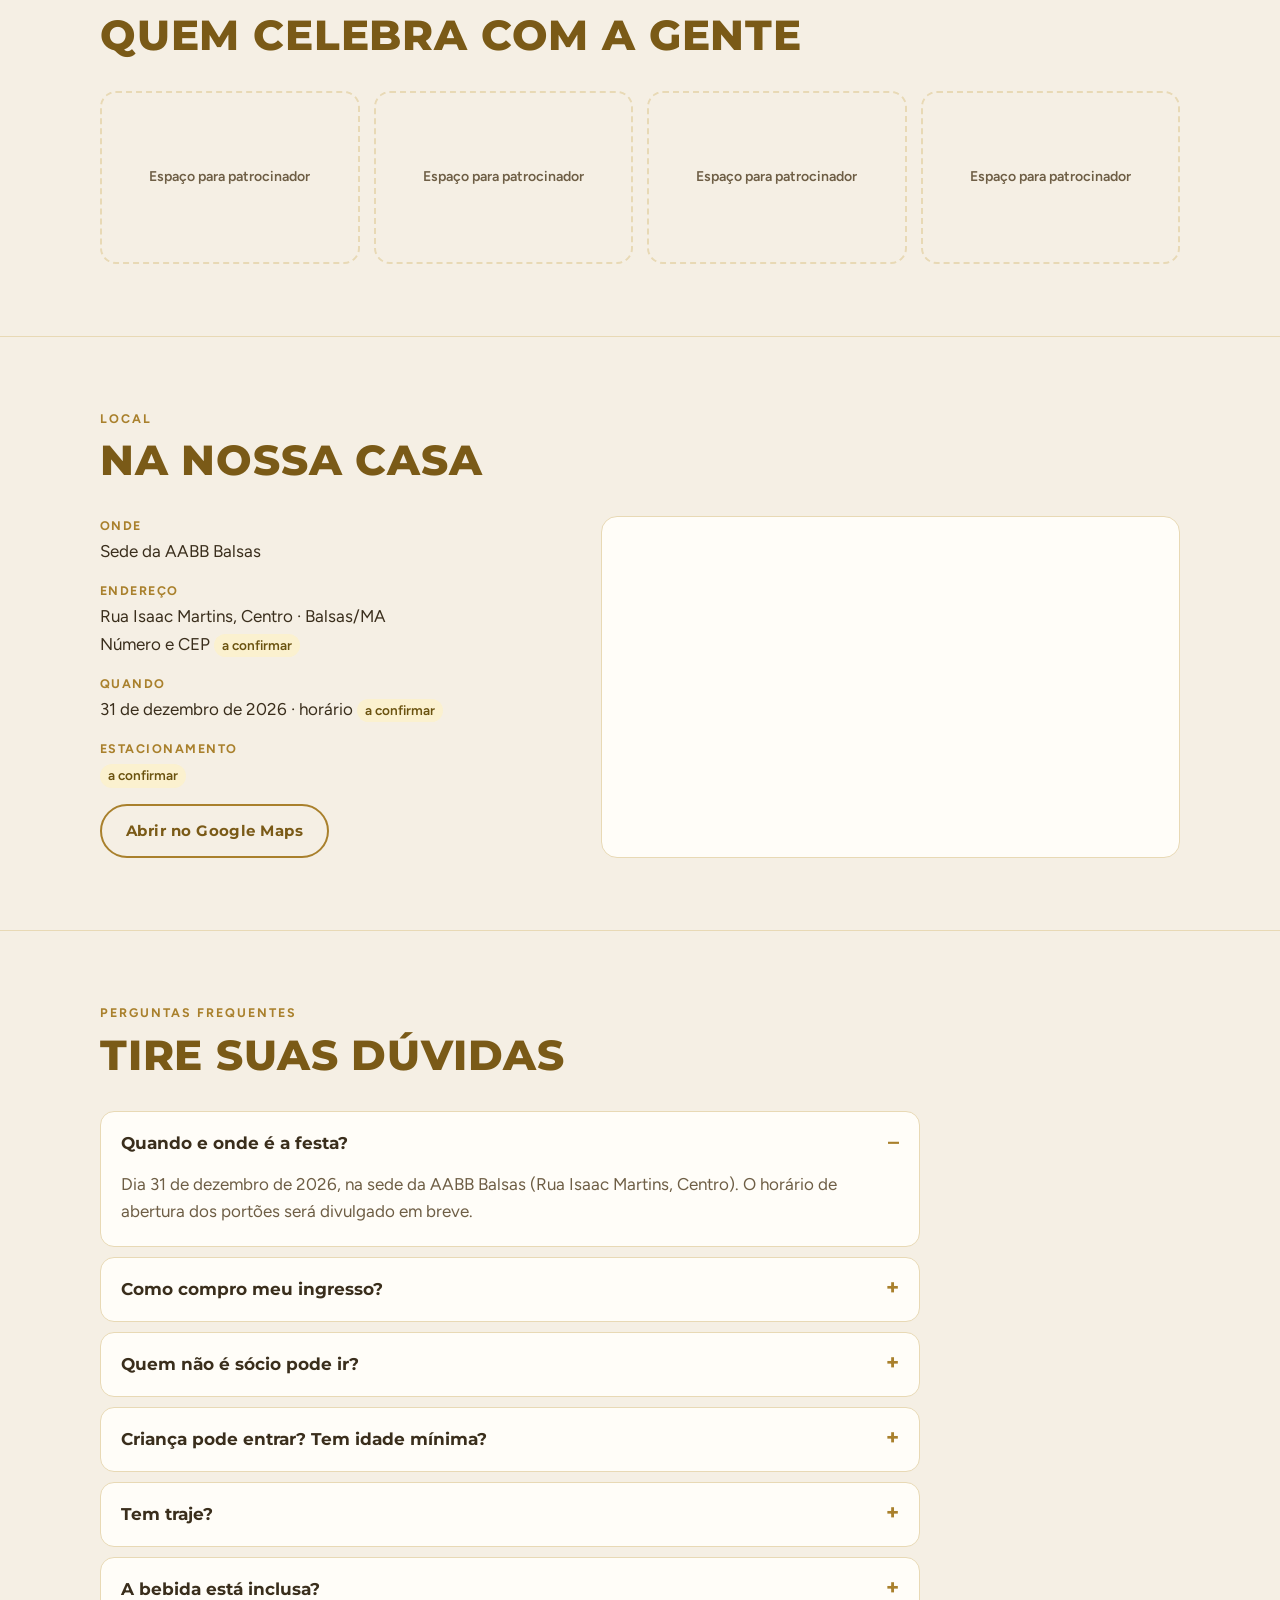
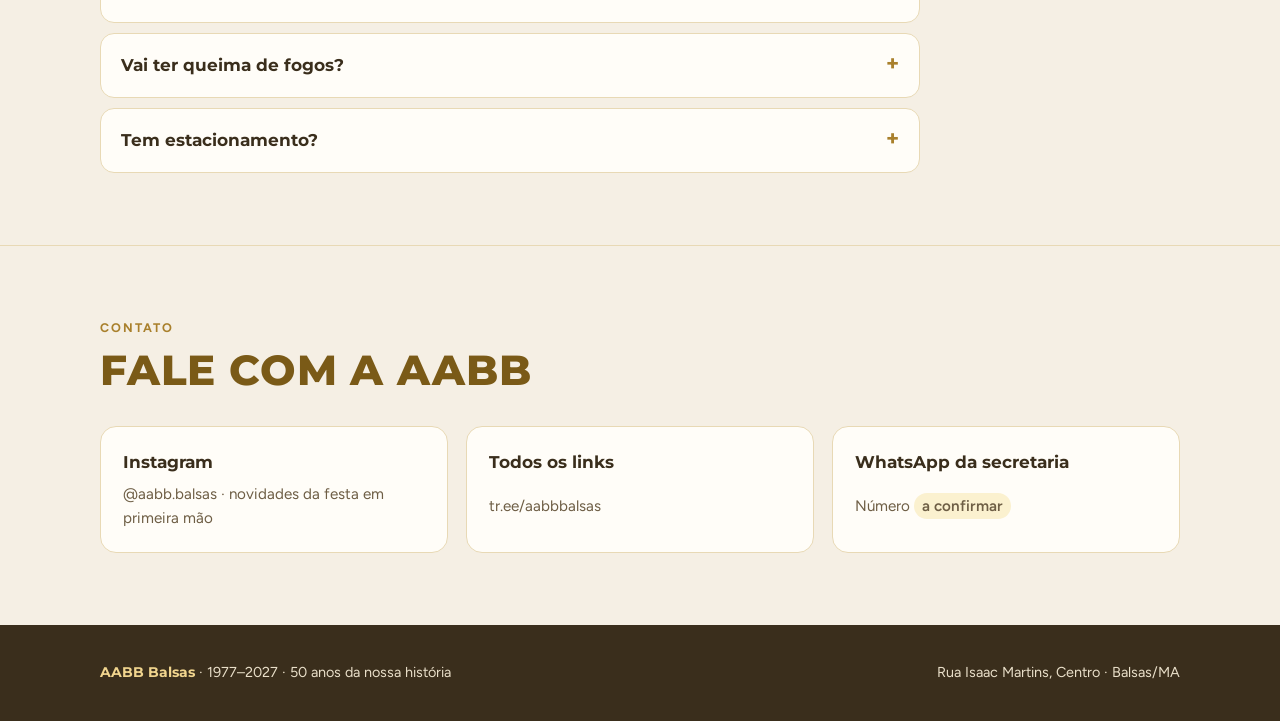
==== commit 29f889da: "Atração confirmada: Jamilson Jackson Co-Authored-By: Claude Opus 5.5 <noreply@anthropic.com> Claude-" ====
--- a/index.html
+++ b/index.html
@@ -6,7 +6,7 @@
 <title>Réveillon AABB 50 Anos</title>
 <meta name="description" content="O Réveillon da Nossa História: a virada de 2026 para 2027 na sede da AABB Balsas, celebrando os 50 anos do clube.">
 <meta property="og:title" content="O Réveillon da Nossa História · AABB Balsas 50 anos">
-<meta property="og:description" content="31.12.2026 na sede da AABB Balsas. Música, bar e queima de fogos na virada para os 50 anos do clube.">
+<meta property="og:description" content="31.12.2026 na sede da AABB Balsas. Show de Jamilson Jackson, bar e queima de fogos na virada para os 50 anos do clube.">
 <meta property="og:image" content="assets/arte-reveillon.jpg">
 <meta name="theme-color" content="#F5EFE4">
 <link rel="preconnect" href="https://fonts.googleapis.com">
@@ -124,24 +124,45 @@
 .countdown-done { font-family: var(--font-display); font-weight: 800; font-size: 1.4rem; color: var(--gold-deep); }
 
 /* Destaques confirmados */
-.facts { display: grid; grid-template-columns: repeat(4, 1fr); gap: 14px; }
+.facts { display: grid; grid-template-columns: repeat(5, 1fr); gap: 14px; }
 .fact { background: var(--surface); border: 1px solid var(--gold-soft); border-radius: var(--radius); padding: 18px; display: grid; gap: 4px; }
 .fact b { font-family: var(--font-display); font-size: 1rem; }
 .fact span { font-size: .92rem; color: var(--muted); }
-@media (max-width: 860px) { .facts { grid-template-columns: 1fr 1fr; } }
+@media (max-width: 1000px) { .facts { grid-template-columns: repeat(3, 1fr); } }
+@media (max-width: 760px) { .facts { grid-template-columns: 1fr 1fr; } }
 @media (max-width: 420px) { .facts { grid-template-columns: 1fr; } }
 
 /* Atrações */
-.lineup { display: grid; grid-template-columns: repeat(3, 1fr); gap: 18px; }
-.act { background: var(--surface); border: 1px solid var(--gold-soft); border-radius: var(--radius); overflow: hidden; display: grid; }
+.lineup { display: grid; grid-template-columns: repeat(2, 1fr); gap: 18px; margin-top: 18px; }
+
+/* Atração principal em destaque */
+.star {
+  background: var(--surface); border: 1px solid var(--gold); border-radius: 22px; overflow: hidden;
+  display: grid; grid-template-columns: .95fr 1.05fr; box-shadow: 0 24px 50px -30px rgba(122, 90, 23, .5);
+}
+.star .photos { display: grid; grid-template-columns: 1.4fr 1fr; gap: 6px; background: var(--gold-soft); }
+.star .photos img { width: 100%; height: 100%; aspect-ratio: 2 / 3; object-fit: cover; object-position: top; }
+.star .body { padding: clamp(22px, 4vw, 40px); display: grid; gap: 16px; align-content: center; }
+.star .tag {
+  justify-self: start; font-size: .74rem; font-weight: 700; letter-spacing: .14em; text-transform: uppercase;
+  background: var(--gold); color: #fff; padding: 5px 12px; border-radius: 999px;
+}
+.star h3 { font-size: clamp(2rem, 4.6vw, 3rem); font-weight: 800; color: var(--gold-deep); text-transform: uppercase; letter-spacing: .01em; }
+.star .sub { font-family: var(--font-display); font-weight: 700; color: var(--gold); font-size: 1.05rem; text-transform: uppercase; letter-spacing: .04em; }
+.star p { color: var(--muted); }
+.star .mission { color: var(--ink); font-weight: 600; border-left: 4px solid var(--gold); padding-left: 14px; }
+.chips { display: flex; flex-wrap: wrap; gap: 8px; }
+.chips span { font-size: .85rem; font-weight: 600; color: var(--gold-deep); border: 1px solid var(--gold-soft); border-radius: 999px; padding: 4px 12px; background: var(--paper); }
+@media (max-width: 860px) { .star { grid-template-columns: 1fr; } .star .photos img { aspect-ratio: 3 / 4; } }
+.act { background: var(--surface); border: 1px solid var(--gold-soft); border-radius: var(--radius); overflow: hidden; display: grid; grid-template-columns: 96px 1fr; }
 .act .photo {
-  aspect-ratio: 4 / 3; display: grid; place-items: center; color: var(--gold);
-  font-family: var(--font-num); font-size: 3.2rem;
+  display: grid; place-items: center; color: var(--gold);
+  font-family: var(--font-num); font-size: 2.2rem;
   background: repeating-linear-gradient(135deg, #F1E7D2 0 14px, #EBDFC4 14px 28px);
 }
 .act .body { padding: 18px; display: grid; gap: 6px; }
 .act .body p { color: var(--muted); font-size: .95rem; }
-@media (max-width: 860px) { .lineup { grid-template-columns: 1fr; } .act { grid-template-columns: 140px 1fr; } .act .photo { aspect-ratio: auto; font-size: 2.4rem; } }
+@media (max-width: 700px) { .lineup { grid-template-columns: 1fr; } }
 
 /* Ingressos */
 .tickets { display: grid; grid-template-columns: 1fr 1fr; gap: 18px; }
@@ -258,7 +279,7 @@
         <p class="eyebrow">AABB Balsas · 1977–2027</p>
         <h1><span>O Réveillon</span>da Nossa História</h1>
         <p class="date">31.12.2026</p>
-        <p class="lead">Na virada para 2027, a AABB completa 50 anos. Vem celebrar com a gente na sede do clube, com música, bar e queima de fogos à meia-noite.</p>
+        <p class="lead">Na virada para 2027, a AABB completa 50 anos. Vem celebrar com a gente na sede do clube, com o show de <strong>Jamilson Jackson</strong>, bar e queima de fogos à meia-noite.</p>
         <div class="countdown" id="countdown" aria-live="polite" aria-label="Contagem regressiva para a virada do ano">
           <div><b id="cd-d">--</b><span>dias</span></div>
           <div><b id="cd-h">--</b><span>horas</span></div>
@@ -283,6 +304,7 @@
         <h2 id="t-festa">O que você já pode anotar</h2>
       </div>
       <div class="facts">
+        <div class="fact"><b>Show de Jamilson Jackson</b><span>Pop, disco, soul e flashbacks</span></div>
         <div class="fact"><b>Sede da AABB</b><span>Rua Isaac Martins, Centro · Balsas/MA</span></div>
         <div class="fact"><b>Queima de fogos</b><span>Na virada, à meia-noite</span></div>
         <div class="fact"><b>Bar no local</b><span>Funcionando durante a festa, com venda à parte</span></div>
@@ -297,20 +319,35 @@
       <div class="head">
         <p class="eyebrow">Atrações</p>
         <h2 id="t-atracoes">Música para virar o ano</h2>
-        <p class="lead">As atrações estão sendo fechadas. Acompanhe o Instagram <a href="https://www.instagram.com/aabb.balsas" target="_blank" rel="noopener">@aabb.balsas</a> para saber em primeira mão.</p>
-      </div>
+        <p class="lead">A primeira atração já está confirmada, e outras ainda podem ser anunciadas. Acompanhe o Instagram <a href="https://www.instagram.com/aabb.balsas" target="_blank" rel="noopener">@aabb.balsas</a> para saber em primeira mão.</p>
+      </div>
+      <article class="star" aria-labelledby="t-jamilson">
+        <div class="photos">
+          <img src="assets/jamilson-jackson-palco.jpg" width="800" height="1200" loading="lazy"
+               alt="Jamilson Jackson de blazer prateado com lapela preta, sorrindo, em estúdio.">
+          <img src="assets/jamilson-jackson.jpg" width="800" height="1202" loading="lazy"
+               alt="Jamilson Jackson de casaco longo preto e tênis branco, com as mãos nos bolsos.">
+        </div>
+        <div class="body">
+          <span class="tag">Atração confirmada</span>
+          <div>
+            <h3 id="t-jamilson">Jamilson Jackson</h3>
+            <p class="sub">O Rei do Pop e dos grandes flashbacks</p>
+          </div>
+          <p>Com mais de 30 anos de carreira, o artista maranhense é reconhecido pelas performances eletrizantes e pelos tributos ao eterno Rei do Pop, Michael Jackson. No show, grandes sucessos do pop internacional, disco music, soul e os flashbacks que marcaram gerações.</p>
+          <p>Já se apresentou em programas de TV nacionais e junta voz, presença de palco, coreografias e muita energia para fazer o público cantar e dançar do início ao fim.</p>
+          <div class="chips" aria-label="Estilos do show"><span>Pop internacional</span><span>Disco music</span><span>Soul</span><span>Flashbacks</span></div>
+          <p class="mission">Nesta noite histórica, a missão dele é especial: embalar a chegada de 2027 e celebrar os 50 anos da AABB Balsas.</p>
+        </div>
+      </article>
       <div class="lineup">
         <article class="act">
-          <div class="photo" aria-hidden="true">01</div>
-          <div class="body"><h3>Atração principal</h3><p>Banda ou artista <span class="pend">a confirmar</span></p></div>
+          <div class="photo" aria-hidden="true">+</div>
+          <div class="body"><h3>Mais atrações</h3><p>Banda ou DJ <span class="pend">a confirmar</span></p></div>
         </article>
         <article class="act">
-          <div class="photo" aria-hidden="true">02</div>
-          <div class="body"><h3>Banda convidada</h3><p>Nome e estilo <span class="pend">a confirmar</span></p></div>
-        </article>
-        <article class="act">
-          <div class="photo" aria-hidden="true">03</div>
-          <div class="body"><h3>DJ da virada</h3><p>Nome <span class="pend">a confirmar</span></p></div>
+          <div class="photo" aria-hidden="true">+</div>
+          <div class="body"><h3>Mais atrações</h3><p>Banda ou DJ <span class="pend">a confirmar</span></p></div>
         </article>
       </div>
     </div>
